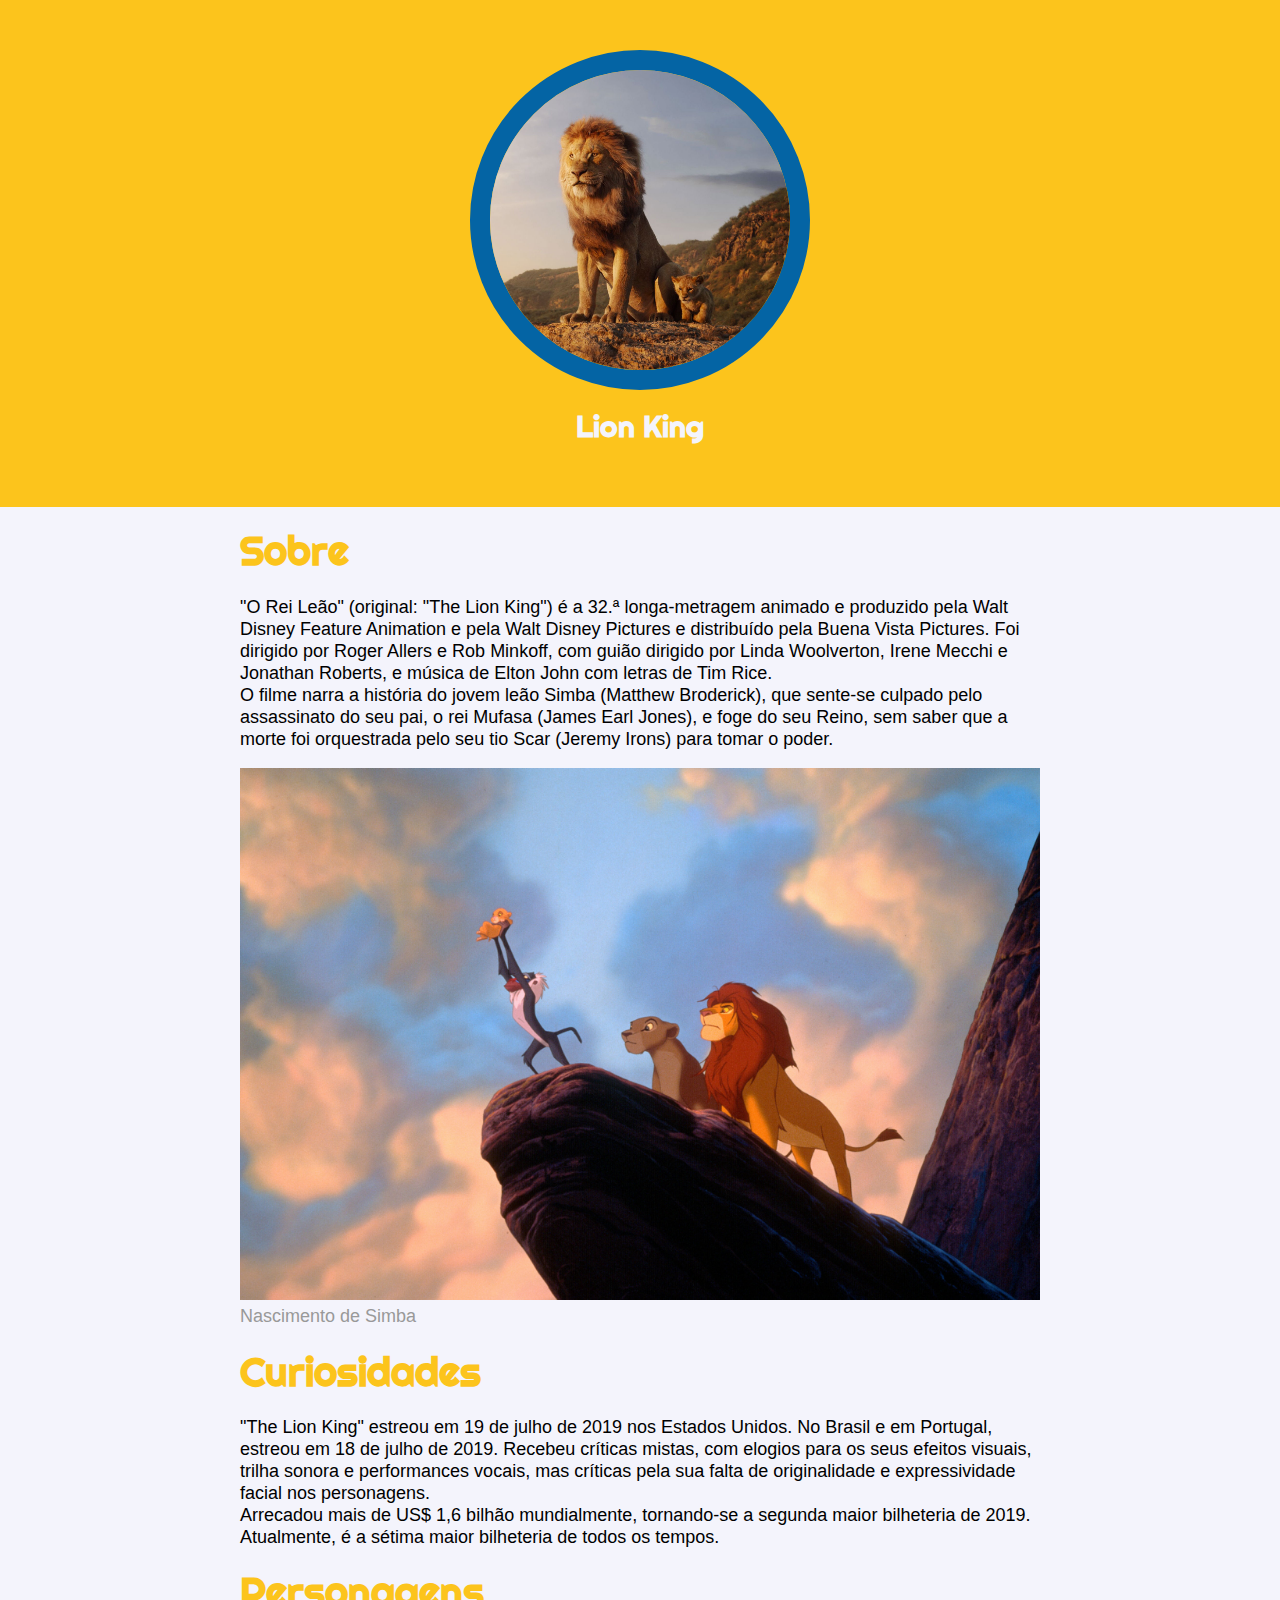
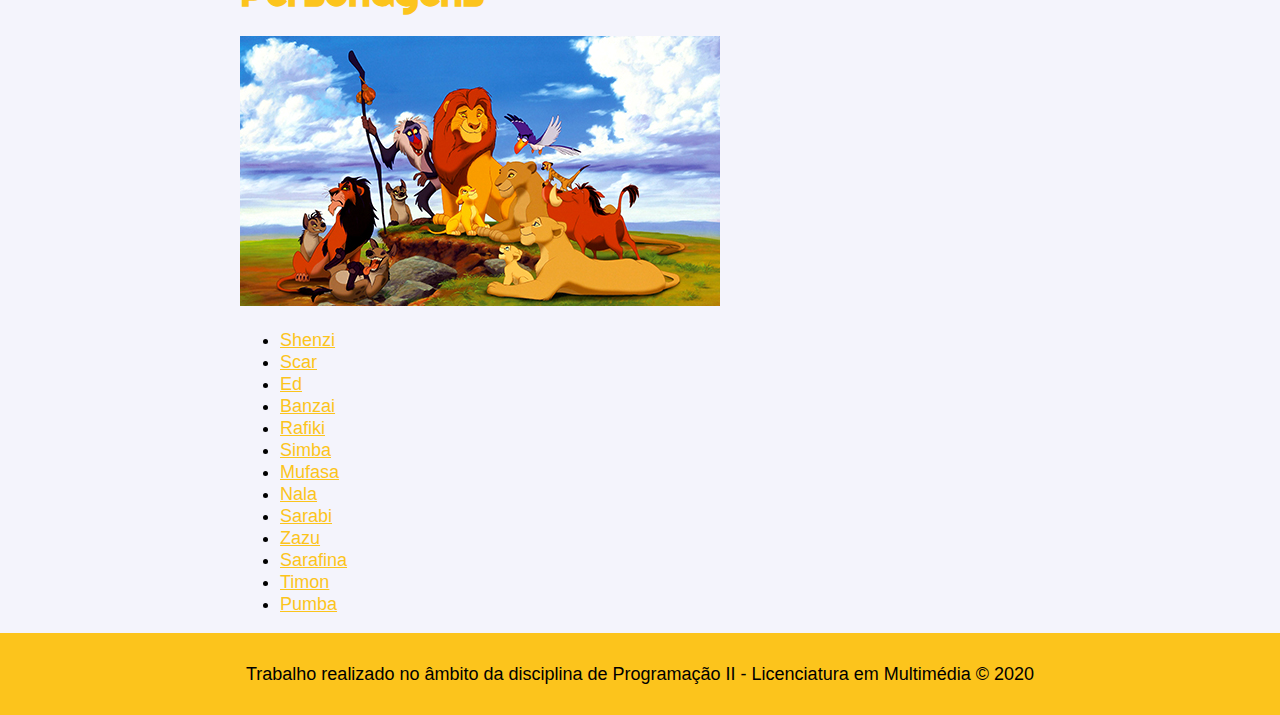
==== lionking.html @ 04c3e2ae "lionking" ====
<!DOCTYPE html>
<html>
    <head>
        <title>The Lion King</title>
        <link href="https://fonts.googleapis.com/css2?family=Righteous&display=swap" rel="stylesheet">
        <link rel="stylesheet" type="text/css" href="css/walle.css">
    </head>
    <body>
        <header>
            <img src="images/lionking.jpg">
            <h1>Lion King</h1>
        </header>
        <main>
            <h2>Sobre</h2>
            <p>"O Rei Leão" (original: "The Lion King") é a 32.ª longa-metragem animado e produzido pela Walt 
                Disney Feature Animation e pela Walt Disney Pictures e distribuído pela Buena Vista Pictures. 
                Foi dirigido por Roger Allers e Rob Minkoff, com guião dirigido por Linda Woolverton, 
                Irene Mecchi e Jonathan Roberts, e música de Elton John com letras de Tim Rice. 
                <br>
                O filme narra a história do jovem leão Simba (Matthew Broderick), que sente-se culpado pelo 
                assassinato do seu pai, o rei Mufasa (James Earl Jones), e foge do seu Reino, sem saber que a 
                morte foi orquestrada pelo seu tio Scar (Jeremy Irons) para tomar o poder.
            </p>
            <img src="images/simba_born.jpg">
            <p class="caption"> Nascimento de Simba
            </p>
            <h2>Curiosidades</h2>
            <p>
                "The Lion King" estreou em 19 de julho de 2019 nos Estados Unidos. No Brasil e em Portugal, 
                estreou em 18 de julho de 2019. Recebeu críticas mistas, com elogios para os seus efeitos 
                visuais, trilha sonora e performances vocais, mas críticas pela sua falta de originalidade e 
                expressividade facial nos personagens.
                <br>
                Arrecadou mais de US$ 1,6 bilhão mundialmente, tornando-se a segunda maior bilheteria de 2019.
                Atualmente, é a sétima maior bilheteria de todos os tempos.
            </p>
            <h2>Personagens</h2>
            <img src="images/elenco.jpg">
            <ul>
                <li><a href="https://lion-kinglion-guard.fandom.com/wiki/Shenzi" target="_blank">Shenzi</a></li>
                <li><a href="https://disney.fandom.com/wiki/Scar" target="_blank">Scar</a></li>
                <li><a href="https://lionking.fandom.com/wiki/Ed" target="_blank">Ed</a></li>
                <li><a href="https://lionking.fandom.com/wiki/Banzai" target="_blank">Banzai</a></li>
                <li><a href="https://disney.fandom.com/wiki/Rafiki" target="_blank">Rafiki</a></li>
                <li><a href="https://disney.fandom.com/wiki/Simba" target="_blank">Simba</a></li>
                <li><a href="https://disney.fandom.com/wiki/Mufasa" target="_blank">Mufasa</a></li>
                <li><a href="https://disney.fandom.com/wiki/Nala" target="_blank">Nala</a></li>
                <li><a href="https://disney.fandom.com/wiki/Sarabi" target="_blank">Sarabi</a></li>
                <li><a href="https://disney.fandom.com/wiki/Zazu" target="_blank">Zazu</a></li>
                <li><a href="https://disney.fandom.com/wiki/Sarafina" target="_blank">Sarafina</a></li>
                <li><a href="https://disney.fandom.com/wiki/Timon" target="_blank">Timon</a></li>
                <li><a href="https://lionking.fandom.com/wiki/Pumbaa" target="_blank">Pumba</a></li>

            </ul>
        </main>
    </body>
    <footer>
        <p>
            Trabalho realizado no âmbito da disciplina de Programação II - Licenciatura em Multimédia &copy; 2020
        </p>
    </footer>
</html>
---- css/walle.css ----
body {
    margin: 0;
    background-color: #f4f4fc;
    font-family: Arial, Helvetica, sans-serif;
    font-size: 18px;
    line-height: 22px;
}

header {
    background-color: #fcc41c;
    text-align: center;
    padding-top: 50px;
    padding-bottom: 50px;
}

header h1{
    color: #f4f4fc;
}

header img{
    border-radius: 170px;
    width: 300px;
    height: 300px;
    object-fit: cover;
    border: 20px solid #0464a4;
}

h1, h2 {
    font-family: 'Righteous', cursive;
    font-size: 30px;
}

main{
    max-width: 800px;
    margin: 0 auto;
    padding: 0px 20px;
}

main img{
    max-width: 100%;
}

h2{
    font-size: 40px;
    color: #fcc41c;
}

p {
    font-size: 18px;
}

a{
    color: #fcc41c;
}

a:hover {
    background-color: #0464a4;
    color: #f4f4fc;
}

footer{
    background-color: #fcc41c;
    text-align: center;
    padding: 30px;
}

footer p{
    margin: 0;
}

.caption{
    color: #999999;
    margin: 0;
}
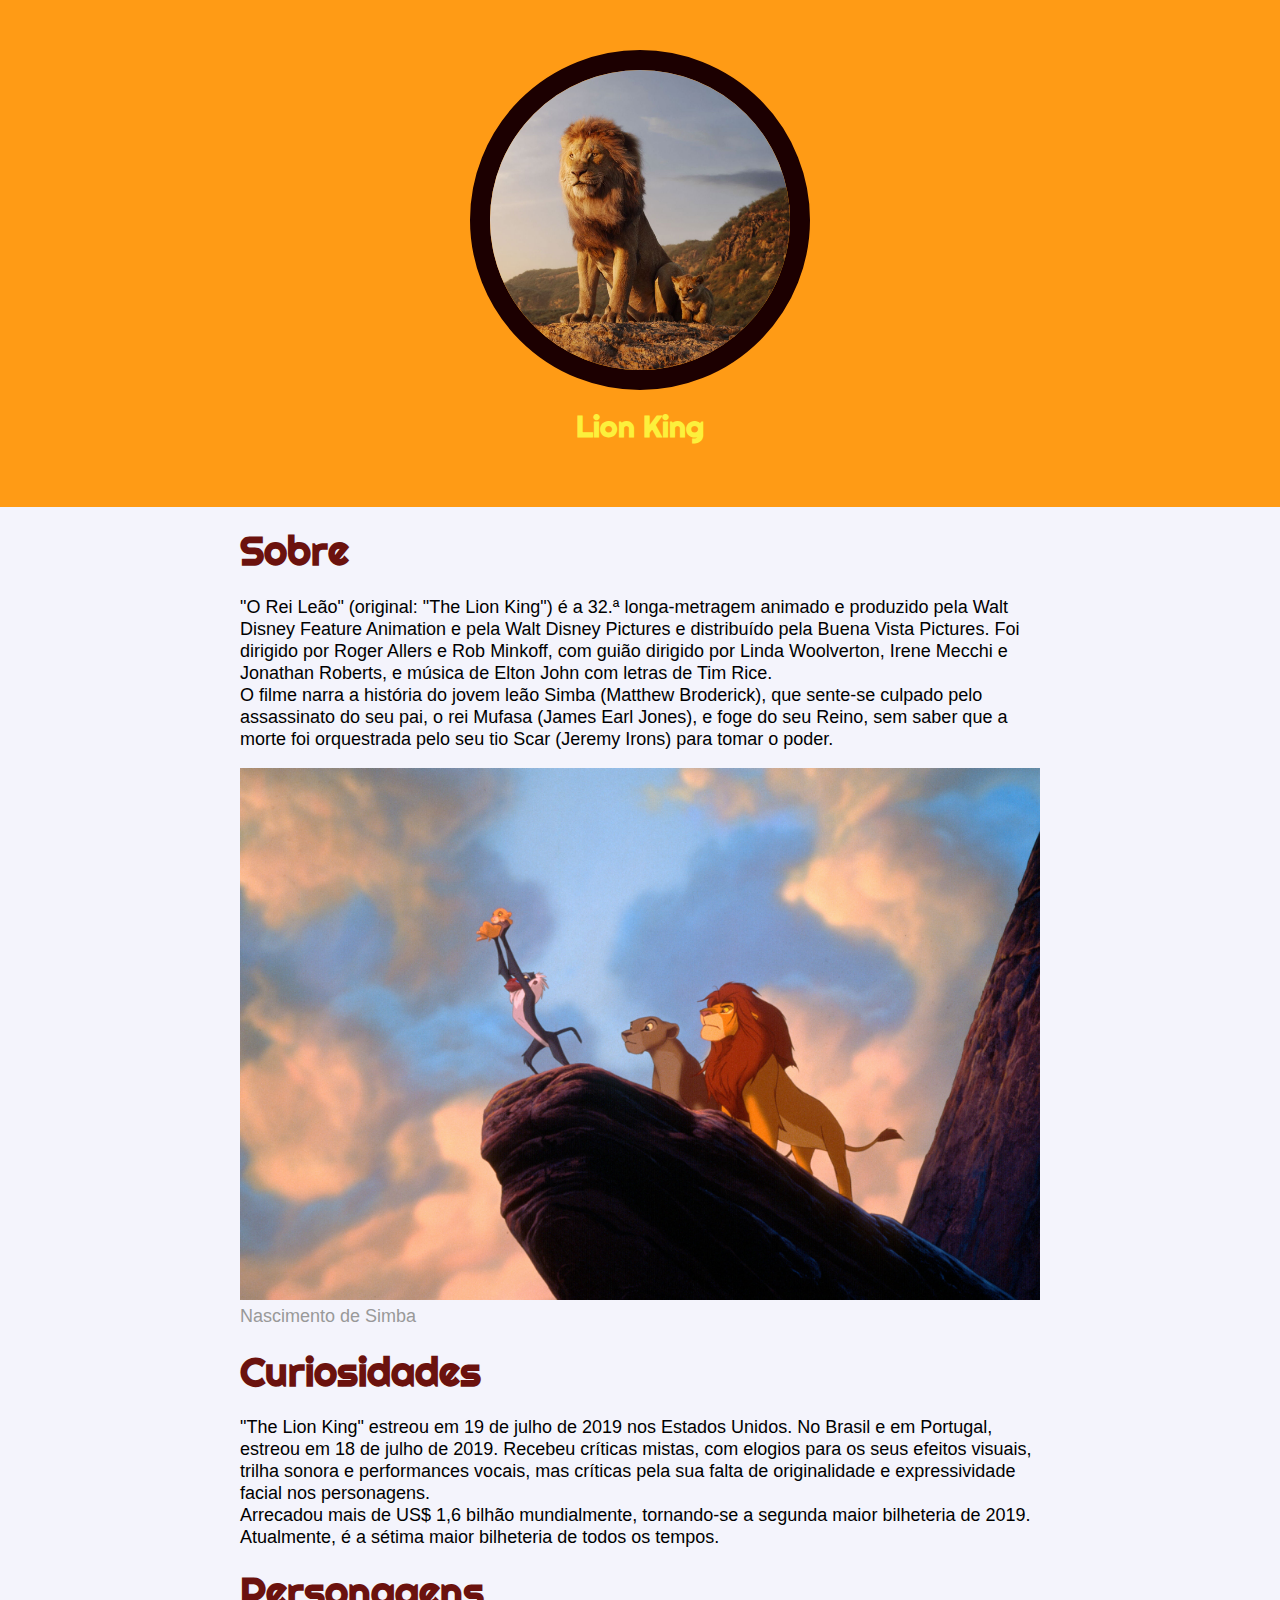
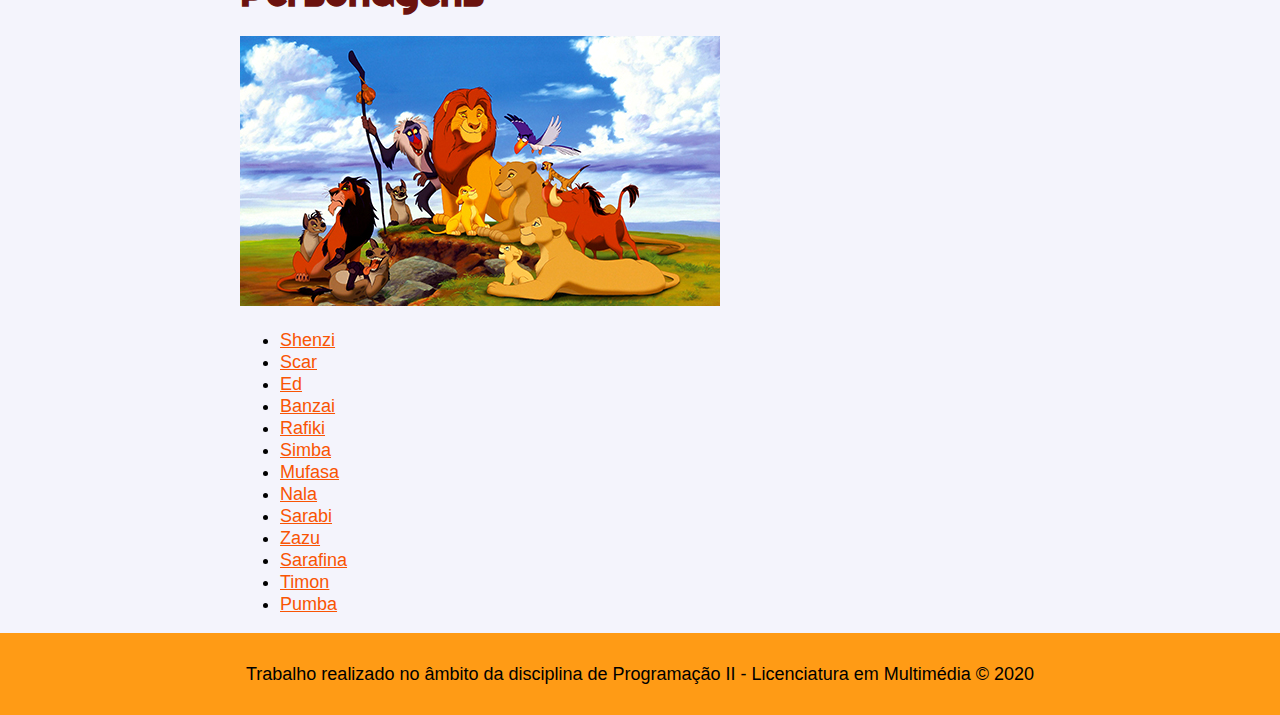
==== commit 7435c7c9: "lionking" ====
--- a/lionking.html
+++ b/lionking.html
@@ -3,7 +3,7 @@
     <head>
         <title>The Lion King</title>
         <link href="https://fonts.googleapis.com/css2?family=Righteous&display=swap" rel="stylesheet">
-        <link rel="stylesheet" type="text/css" href="css/walle.css">
+        <link rel="stylesheet" type="text/css" href="css/lionking.css">
     </head>
     <body>
         <header>
--- a/css/lionking.css
+++ b/css/lionking.css
@@ -0,0 +1,74 @@
+body {
+    margin: 0;
+    background-color: #f4f4fc;
+    font-family: Arial, Helvetica, sans-serif;
+    font-size: 18px;
+    line-height: 22px;
+}
+
+header {
+    background-color: #FF9B15;
+    text-align: center;
+    padding-top: 50px;
+    padding-bottom: 50px;
+}
+
+header h1{
+    color: #FCF03C;
+}
+
+header img{
+    border-radius: 170px;
+    width: 300px;
+    height: 300px;
+    object-fit: cover;
+    border: 20px solid #1C0001;
+}
+
+h1, h2 {
+    font-family: 'Righteous', cursive;
+    font-size: 30px;
+}
+
+main{
+    max-width: 800px;
+    margin: 0 auto;
+    padding: 0px 20px;
+}
+
+main img{
+    max-width: 100%;
+}
+
+h2{
+    font-size: 40px;
+    color: #6B120E;
+}
+
+p {
+    font-size: 18px;
+}
+
+a{
+    color: #F95404;
+}
+
+a:hover {
+    background-color: #1C0001;
+    color: #FCF03C;
+}
+
+footer{
+    background-color: #FF9B15;
+    text-align: center;
+    padding: 30px;
+}
+
+footer p{
+    margin: 0;
+}
+
+.caption{
+    color: #999999;
+    margin: 0;
+}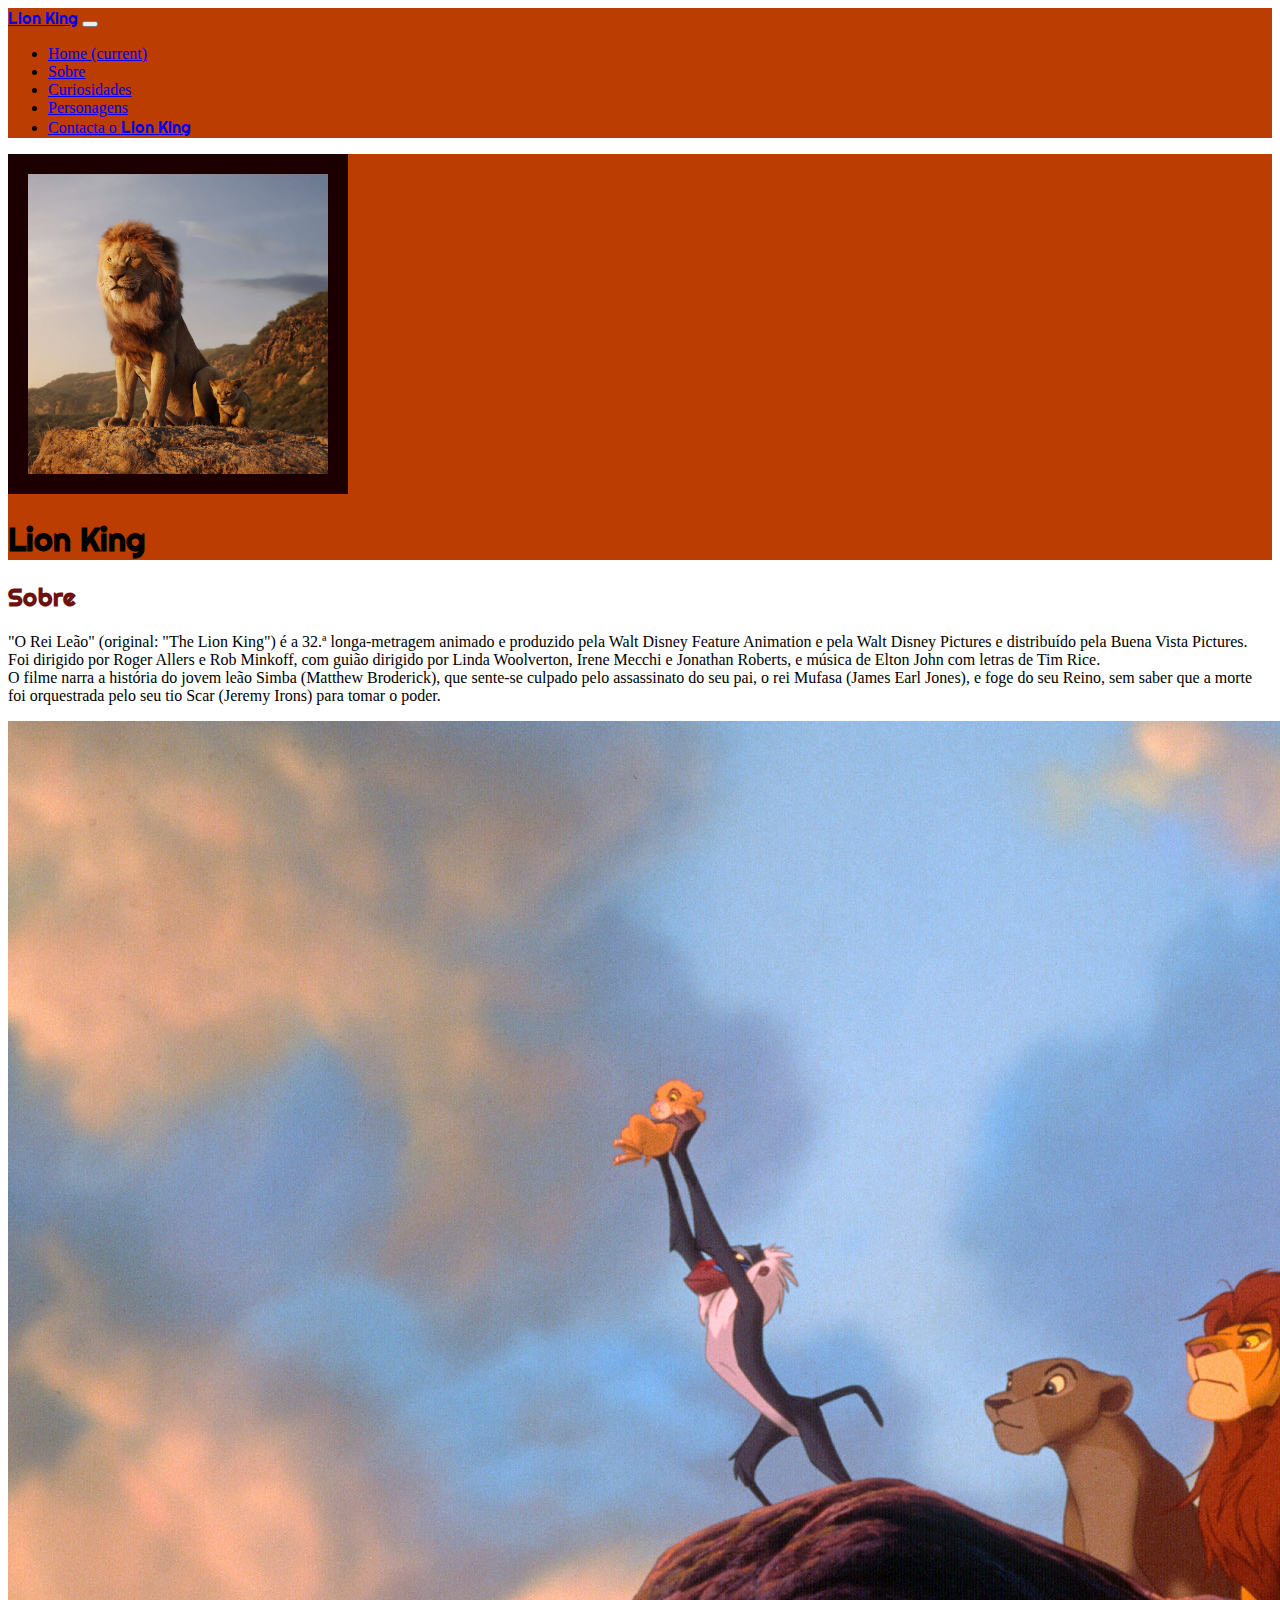
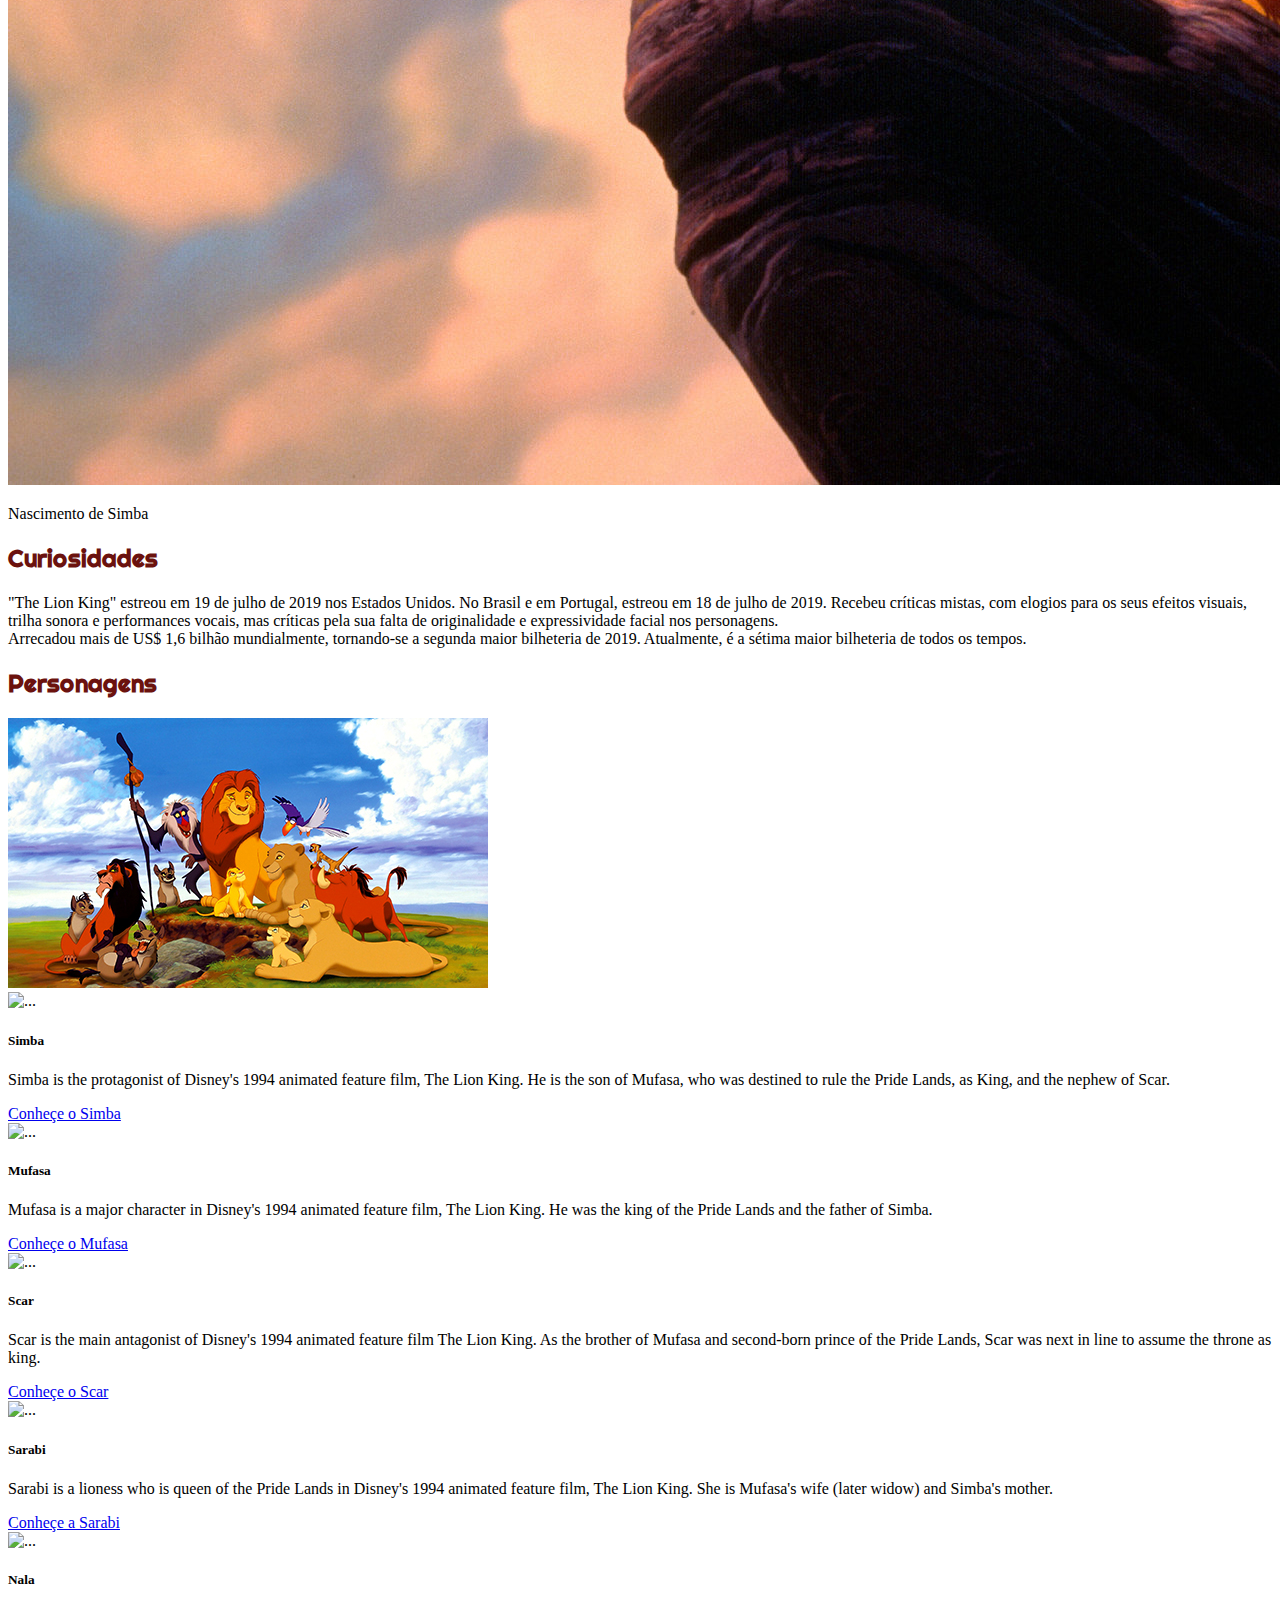
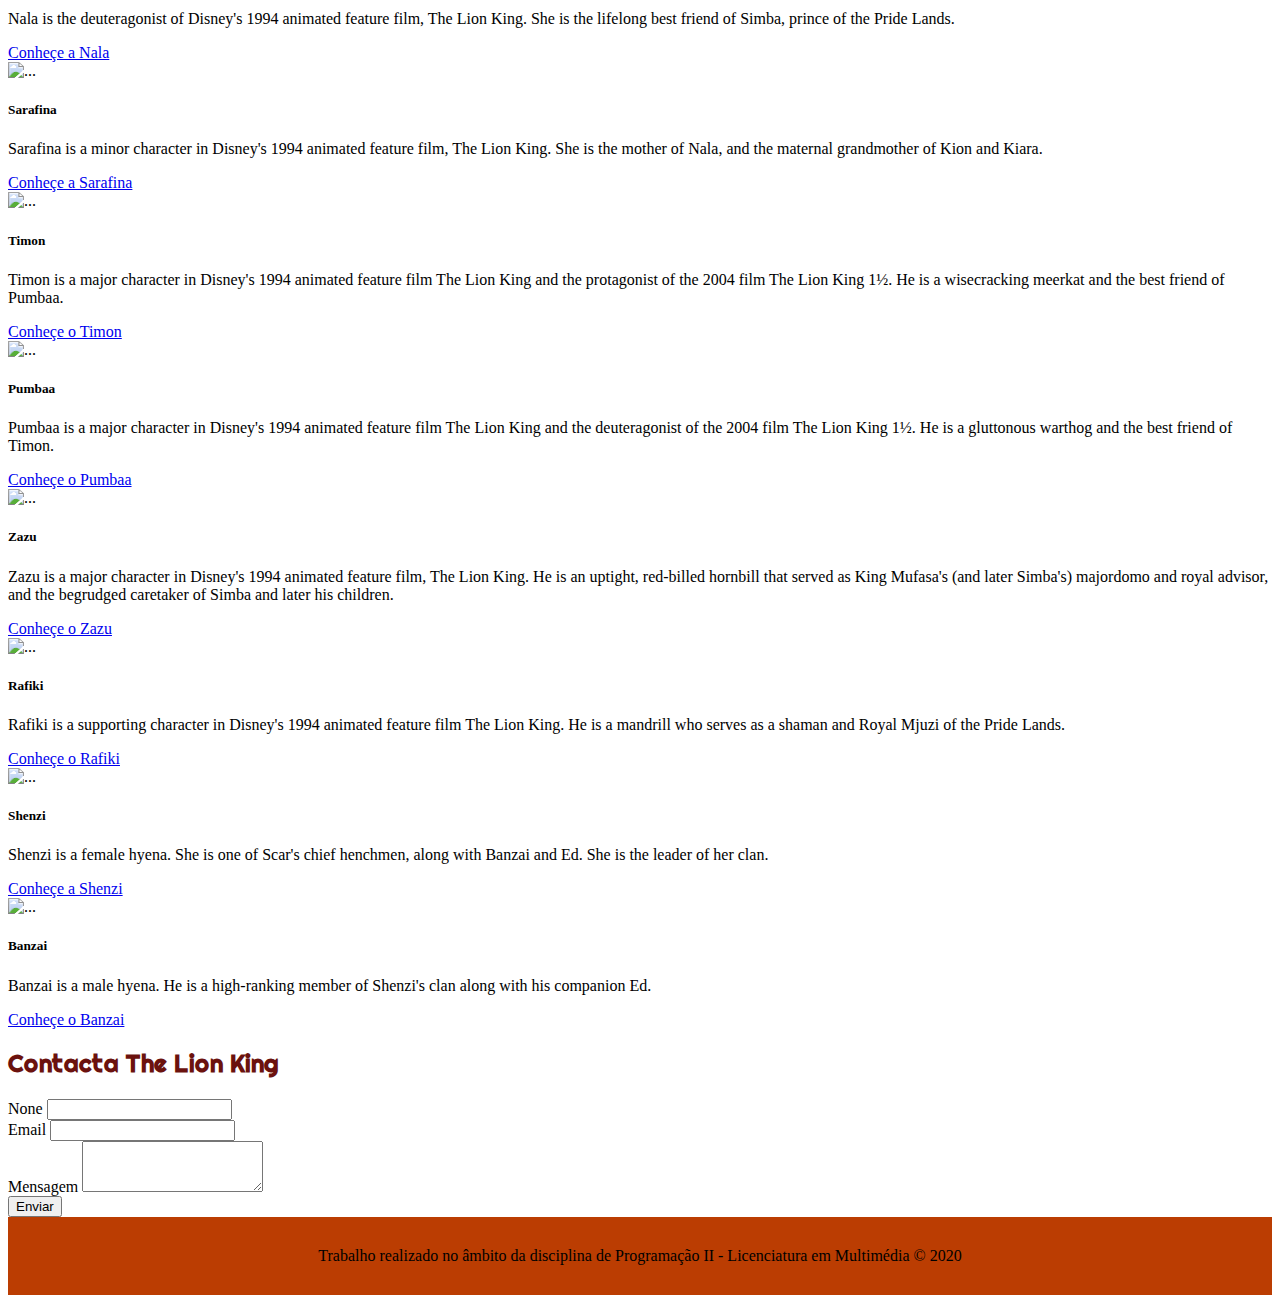
==== commit 541a4593: "bootstrap" ====
--- a/lionking.html
+++ b/lionking.html
@@ -1,62 +1,277 @@
 <!DOCTYPE html>
-<html>
-    <head>
-        <title>The Lion King</title>
-        <link href="https://fonts.googleapis.com/css2?family=Righteous&display=swap" rel="stylesheet">
-        <link rel="stylesheet" type="text/css" href="css/lionking.css">
-    </head>
-    <body>
-        <header>
-            <img src="images/lionking.jpg">
-            <h1>Lion King</h1>
-        </header>
-        <main>
-            <h2>Sobre</h2>
-            <p>"O Rei Leão" (original: "The Lion King") é a 32.ª longa-metragem animado e produzido pela Walt 
-                Disney Feature Animation e pela Walt Disney Pictures e distribuído pela Buena Vista Pictures. 
-                Foi dirigido por Roger Allers e Rob Minkoff, com guião dirigido por Linda Woolverton, 
-                Irene Mecchi e Jonathan Roberts, e música de Elton John com letras de Tim Rice. 
-                <br>
-                O filme narra a história do jovem leão Simba (Matthew Broderick), que sente-se culpado pelo 
-                assassinato do seu pai, o rei Mufasa (James Earl Jones), e foge do seu Reino, sem saber que a 
-                morte foi orquestrada pelo seu tio Scar (Jeremy Irons) para tomar o poder.
-            </p>
-            <img src="images/simba_born.jpg">
-            <p class="caption"> Nascimento de Simba
-            </p>
-            <h2>Curiosidades</h2>
-            <p>
-                "The Lion King" estreou em 19 de julho de 2019 nos Estados Unidos. No Brasil e em Portugal, 
-                estreou em 18 de julho de 2019. Recebeu críticas mistas, com elogios para os seus efeitos 
-                visuais, trilha sonora e performances vocais, mas críticas pela sua falta de originalidade e 
-                expressividade facial nos personagens.
-                <br>
-                Arrecadou mais de US$ 1,6 bilhão mundialmente, tornando-se a segunda maior bilheteria de 2019.
-                Atualmente, é a sétima maior bilheteria de todos os tempos.
-            </p>
-            <h2>Personagens</h2>
-            <img src="images/elenco.jpg">
-            <ul>
-                <li><a href="https://lion-kinglion-guard.fandom.com/wiki/Shenzi" target="_blank">Shenzi</a></li>
-                <li><a href="https://disney.fandom.com/wiki/Scar" target="_blank">Scar</a></li>
-                <li><a href="https://lionking.fandom.com/wiki/Ed" target="_blank">Ed</a></li>
-                <li><a href="https://lionking.fandom.com/wiki/Banzai" target="_blank">Banzai</a></li>
-                <li><a href="https://disney.fandom.com/wiki/Rafiki" target="_blank">Rafiki</a></li>
-                <li><a href="https://disney.fandom.com/wiki/Simba" target="_blank">Simba</a></li>
-                <li><a href="https://disney.fandom.com/wiki/Mufasa" target="_blank">Mufasa</a></li>
-                <li><a href="https://disney.fandom.com/wiki/Nala" target="_blank">Nala</a></li>
-                <li><a href="https://disney.fandom.com/wiki/Sarabi" target="_blank">Sarabi</a></li>
-                <li><a href="https://disney.fandom.com/wiki/Zazu" target="_blank">Zazu</a></li>
-                <li><a href="https://disney.fandom.com/wiki/Sarafina" target="_blank">Sarafina</a></li>
-                <li><a href="https://disney.fandom.com/wiki/Timon" target="_blank">Timon</a></li>
-                <li><a href="https://lionking.fandom.com/wiki/Pumbaa" target="_blank">Pumba</a></li>
-
+<html lang="en">
+
+<head>
+    <!-- Required meta tags -->
+    <meta charset="utf-8">
+    <meta name="viewport" content="width=device-width, initial-scale=1, shrink-to-fit=no">
+
+    <!-- Bootstrap CSS -->
+
+    <title>The Lion King</title>
+
+    <link href="https://fonts.googleapis.com/css2?family=Righteous&display=swap" rel="stylesheet">
+    <link rel="stylesheet" href="https://cdn.jsdelivr.net/npm/bootstrap@4.5.3/dist/css/bootstrap.min.css"
+        integrity="sha384-TX8t27EcRE3e/ihU7zmQxVncDAy5uIKz4rEkgIXeMed4M0jlfIDPvg6uqKI2xXr2" crossorigin="anonymous">
+
+    <link rel="stylesheet" href="css/lionking.css">
+</head>
+
+<body>
+    <nav class="navbar fixed-top navbar-expand-lg navbar-light bg-primary">
+        <a class="navbar-brand" href="#">Lion King</a>
+        <button class="navbar-toggler" type="button" data-toggle="collapse" data-target="#navbarSupportedContent"
+            aria-controls="navbarSupportedContent" aria-expanded="false" aria-label="Toggle navigation">
+            <span class="navbar-toggler-icon"></span>
+        </button>
+
+        <div class="collapse navbar-collapse" id="navbarSupportedContent">
+            <ul class="navbar-nav mr-auto">
+                <li class="nav-item active">
+                    <a class="nav-link" href="#">Home <span class="sr-only">(current)</span></a>
+                </li>
+                <li class="nav-item">
+                    <a class="nav-link" href="#sobre">Sobre</a>
+                </li>
+                <li class="nav-item">
+                    <a class="nav-link" href="#curiosidades">Curiosidades</a>
+                </li>
+                <li class="nav-item">
+                    <a class="nav-link" href="#personagens">Personagens</a>
+                </li>
+                <li class="nav-item">
+                    <a class="nav-link" href="#contacta">Contacta o <span class="cute-font">Lion King</span></a>
+                </li>
             </ul>
-        </main>
-    </body>
+        </div>
+    </nav>
+    <header class="jumbotron text-center bg-primary mt-5">
+        <img class="rounded-circle" src="images/lionking.jpg">
+        <h1 class="display-4 text-white">Lion King</h1>
+    </header>
+    <main class="container">
+        <h2 id="sobre">Sobre</h2>
+        <p>"O Rei Leão" (original: "The Lion King") é a 32.ª longa-metragem animado e produzido pela Walt
+            Disney Feature Animation e pela Walt Disney Pictures e distribuído pela Buena Vista Pictures.
+            Foi dirigido por Roger Allers e Rob Minkoff, com guião dirigido por Linda Woolverton,
+            Irene Mecchi e Jonathan Roberts, e música de Elton John com letras de Tim Rice.
+            <br>
+            O filme narra a história do jovem leão Simba (Matthew Broderick), que sente-se culpado pelo
+            assassinato do seu pai, o rei Mufasa (James Earl Jones), e foge do seu Reino, sem saber que a
+            morte foi orquestrada pelo seu tio Scar (Jeremy Irons) para tomar o poder.
+        </p>
+        <img class="img-fluid" src="images/simba_born.jpg">
+        <p class="caption"> Nascimento de Simba
+        </p>
+        <h2 id="curiosidades">Curiosidades</h2>
+        <p>
+            "The Lion King" estreou em 19 de julho de 2019 nos Estados Unidos. No Brasil e em Portugal,
+            estreou em 18 de julho de 2019. Recebeu críticas mistas, com elogios para os seus efeitos
+            visuais, trilha sonora e performances vocais, mas críticas pela sua falta de originalidade e
+            expressividade facial nos personagens.
+            <br>
+            Arrecadou mais de US$ 1,6 bilhão mundialmente, tornando-se a segunda maior bilheteria de 2019.
+            Atualmente, é a sétima maior bilheteria de todos os tempos.
+        </p>
+        <h2 id="personagens" class="mt-2 mb-2">Personagens</h2>
+        <img class="mt-2 mb-2" src="images/elenco.jpg">
+        <div class="row mx-auto">
+            <!--Coluna 1-->
+            <div class="col-lg-4">
+                <div class="card">
+                    <img src="https://lh3.googleusercontent.com/proxy/9ESrJyv8I4U3FlNSRj_4w1PJi0w9Cg1ZlXkNM2Kk79XzkGDAwOA0Ou03fK3exxo1kcei47YsrrycTRqtbXyHnsWbBzIfP_niHUa66MFs2p4"
+                        class="card-img-top" alt="...">
+                    <div class="card-body">
+                        <h5 class="card-title">Simba</h5>
+                        <p class="card-text">Simba is the protagonist of Disney's 1994 animated feature film, The Lion
+                            King. He is the son of Mufasa, who was destined to rule the Pride Lands, as King, and the
+                            nephew of Scar.</p>
+                        <a href="https://disney.fandom.com/wiki/Simba" class="btn btn-primary">Conheçe o Simba</a>
+                    </div>
+                </div>
+            </div>
+            <!--Coluna 2-->
+            <div class="col-lg-4">
+                <div class="card">
+                    <img src="https://images-wixmp-ed30a86b8c4ca887773594c2.wixmp.com/f/77a638c2-9d34-4f8d-9aef-edb8d196b304/d6fps3k-96d9785f-dc22-4944-9b64-fe8238e198ba.png?token=eyJ0eXAiOiJKV1QiLCJhbGciOiJIUzI1NiJ9.[base64].2yhT81NbCjxL_WK9H5Xbf-O2fx7AxDh25QoZEecasbM"
+                        class="card-img-top" alt="...">
+                    <div class="card-body">
+                        <h5 class="card-title">Mufasa</h5>
+                        <p class="card-text">Mufasa is a major character in Disney's 1994 animated feature film, The
+                            Lion King. He was the king of the Pride Lands and the father of Simba.</p>
+                        <a href="https://disney.fandom.com/wiki/Mufasa" class="btn btn-primary">Conheçe o Mufasa</a>
+                    </div>
+                </div>
+            </div>
+            <!--Coluna 3-->
+            <div class="col-lg-4">
+                <div class="card">
+                    <img src="https://www.kindpng.com/picc/m/117-1176253_transparent-lion-king-png-scar-lion-king-png.png"
+                        class="card-img-top" alt="...">
+                    <div class="card-body">
+                        <h5 class="card-title">Scar</h5>
+                        <p class="card-text">Scar is the main antagonist of Disney's 1994 animated feature film The Lion
+                            King. As the brother of Mufasa and second-born prince of the Pride Lands, Scar was next in
+                            line to assume the throne as king.</p>
+                        <a href="https://disney.fandom.com/wiki/Scar" class="btn btn-primary">Conheçe o Scar</a>
+                    </div>
+                </div>
+            </div>
+            <!--Coluna 4-->
+            <div class="col-lg-4">
+                <div class="card">
+                    <img src="https://i.pinimg.com/originals/02/d9/1c/02d91ccfb06f6869f0570d23997e959e.png"
+                        class="card-img-top" alt="...">
+                    <div class="card-body">
+                        <h5 class="card-title">Sarabi</h5>
+                        <p class="card-text">Sarabi is a lioness who is queen of the Pride Lands in Disney's 1994
+                            animated feature film, The Lion King. She is Mufasa's wife (later widow) and Simba's mother.
+                        </p>
+                        <a href="https://disney.fandom.com/wiki/Sarabi" class="btn btn-primary">Conheçe a Sarabi</a>
+                    </div>
+                </div>
+            </div>
+            <!--Coluna 5-->
+            <div class="col-lg-4">
+                <div class="card">
+                    <img src="https://www.freepngimg.com/thumb/disney/50688-2-nala-image-download-hq-png.png"
+                        class="card-img-top" alt="...">
+                    <div class="card-body">
+                        <h5 class="card-title">Nala</h5>
+                        <p class="card-text">Nala is the deuteragonist of Disney's 1994 animated feature film, The Lion
+                            King. She is the lifelong best friend of Simba, prince of the Pride Lands.</p>
+                        <a href="https://disney.fandom.com/wiki/Nala" class="btn btn-primary">Conheçe a Nala</a>
+                    </div>
+                </div>
+            </div>
+            <!--Coluna 6-->
+            <div class="col-lg-4">
+                <div class="card">
+                    <img src="https://static.wikia.nocookie.net/disney/images/3/3a/Blueraysarafina.png/revision/latest?cb=20140914135925"
+                        class="card-img-top" alt="...">
+                    <div class="card-body">
+                        <h5 class="card-title">Sarafina</h5>
+                        <p class="card-text">Sarafina is a minor character in Disney's 1994 animated feature film, The
+                            Lion King. She is the mother of Nala, and the maternal grandmother of Kion and Kiara.</p>
+                        <a href="https://disney.fandom.com/wiki/Sarafina" class="btn btn-primary">Conheçe a Sarafina</a>
+                    </div>
+                </div>
+            </div>
+            <!--Coluna 7-->
+            <div class="col-lg-4">
+                <div class="card">
+                    <img src="https://pngimg.com/uploads/lion_king/lion_king_PNG17.png" class="card-img-top" alt="...">
+                    <div class="card-body">
+                        <h5 class="card-title">Timon</h5>
+                        <p class="card-text">Timon is a major character in Disney's 1994 animated feature film The Lion
+                            King and the protagonist of the 2004 film The Lion King 1½. He is a wisecracking meerkat and
+                            the best friend of Pumbaa.</p>
+                        <a href="https://disney.fandom.com/wiki/Timon" class="btn btn-primary">Conheçe o Timon</a>
+                    </div>
+                </div>
+            </div>
+            <!--Coluna 8-->
+            <div class="col-lg-4">
+                <div class="card">
+                    <img src="https://pngimg.com/uploads/lion_king/lion_king_PNG49.png" class="card-img-top" alt="...">
+                    <div class="card-body">
+                        <h5 class="card-title">Pumbaa</h5>
+                        <p class="card-text">Pumbaa is a major character in Disney's 1994 animated feature film The Lion
+                            King and the deuteragonist of the 2004 film The Lion King 1½. He is a gluttonous warthog and
+                            the best friend of Timon.</p>
+                        <a href="https://lionking.fandom.com/wiki/Pumbaa" class="btn btn-primary">Conheçe o Pumbaa</a>
+                    </div>
+                </div>
+            </div>
+            <!--Coluna 9-->
+            <div class="col-lg-4">
+                <div class="card">
+                    <img src="https://lh3.googleusercontent.com/proxy/dd30umdGLpwFkp8dhbwWPzb6zp8ZuF4ceakdG4zfBEprFbPgF76RHxTFfBZZwQyHd-MszpX832EJNHYqn9DJ91lZG0EF1ZmzTJYiZ3crPKkBeKebv9fMO8gSMnB0"
+                        class="card-img-top" alt="...">
+                    <div class="card-body">
+                        <h5 class="card-title">Zazu</h5>
+                        <p class="card-text">Zazu is a major character in Disney's 1994 animated feature film, The Lion
+                            King. He is an uptight, red-billed hornbill that served as King Mufasa's (and later Simba's)
+                            majordomo and royal advisor, and the begrudged caretaker of Simba and later his children.
+                        </p>
+                        <a href="https://disney.fandom.com/wiki/Zazu" class="btn btn-primary">Conheçe o Zazu</a>
+                    </div>
+                </div>
+            </div>
+            <!--Coluna 10-->
+            <div class="col-lg-4">
+                <div class="card">
+                    <img src="https://static.wikia.nocookie.net/p__/images/8/89/RafikiTsP.png/revision/latest?cb=20200713215822&path-prefix=protagonist"
+                        class="card-img-top" alt="...">
+                    <div class="card-body">
+                        <h5 class="card-title">Rafiki</h5>
+                        <p class="card-text">Rafiki is a supporting character in Disney's 1994 animated feature film The
+                            Lion King. He is a mandrill who serves as a shaman and Royal Mjuzi of the Pride Lands.
+                        </p>
+                        <a href="https://disney.fandom.com/wiki/Rafiki" class="btn btn-primary">Conheçe o Rafiki</a>
+                    </div>
+                </div>
+            </div>
+            <!--Coluna 11-->
+            <div class="col-lg-4">
+                <div class="card">
+                    <img src="https://static.wikia.nocookie.net/disneymagicalkingdoms/images/0/0a/Cp-shenzi.png/revision/latest?cb=20200727232349"
+                        class="card-img-top" alt="...">
+                    <div class="card-body">
+                        <h5 class="card-title">Shenzi</h5>
+                        <p class="card-text">Shenzi is a female hyena. She is one of Scar's chief henchmen, along with
+                            Banzai and Ed. She is the leader of her clan.
+                        </p>
+                        <a href="https://lion-kinglion-guard.fandom.com/wiki/Shenzi" class="btn btn-primary">Conheçe a
+                            Shenzi</a>
+                    </div>
+                </div>
+            </div>
+            <!--Coluna 12-->
+            <div class="col-lg-4">
+                <div class="card">
+                    <img src="https://static.wikia.nocookie.net/disneymagicalkingdoms/images/f/f3/Cp-banzai.png/revision/latest?cb=20200724003049"
+                        class="card-img-top" alt="...">
+                    <div class="card-body">
+                        <h5 class="card-title">Banzai</h5>
+                        <p class="card-text">Banzai is a male hyena. He is a high-ranking member of Shenzi's clan along
+                            with his companion Ed.
+                        </p>
+                        <a href="https://lionking.fandom.com/wiki/Banzai" class="btn btn-primary">Conheçe o Banzai</a>
+                    </div>
+                </div>
+            </div>
+        </div>
+        <h2 id="contacta" class="mt-3">Contacta The Lion King</h2>
+        <form class="border p-3 mb-2">
+            <div class="form-group">
+                <label for="exampleInputEmail1">None</label>
+                <input type="text" class="form-control" id="exampleInputEmail1" aria-describedby="emailHelp">
+            </div>
+            <div class="form-group">
+                <label for="exampleInputEmail1">Email</label>
+                <input type="email" class="form-control" id="exampleInputEmail1" aria-describedby="emailHelp">
+            </div>
+            <div class="form-group">
+                <label for="exampleFormControlTextarea1">Mensagem</label>
+                <textarea class="form-control" id="exampleFormControlTextarea1" rows="3"></textarea>
+            </div>
+            <button type="submit" class="btn btn-primary">Enviar</button>
+        </form>
+    </main>
     <footer>
         <p>
             Trabalho realizado no âmbito da disciplina de Programação II - Licenciatura em Multimédia &copy; 2020
         </p>
     </footer>
+
+    <script src="https://code.jquery.com/jquery-3.5.1.slim.min.js"
+        integrity="sha384-DfXdz2htPH0lsSSs5nCTpuj/zy4C+OGpamoFVy38MVBnE+IbbVYUew+OrCXaRkfj"
+        crossorigin="anonymous"></script>
+    <script src="https://cdn.jsdelivr.net/npm/bootstrap@4.5.3/dist/js/bootstrap.bundle.min.js"
+        integrity="sha384-ho+j7jyWK8fNQe+A12Hb8AhRq26LrZ/JpcUGGOn+Y7RsweNrtN/tE3MoK7ZeZDyx"
+        crossorigin="anonymous"></script>
+</body>
+
+
 </html>--- a/css/lionking.css
+++ b/css/lionking.css
@@ -1,74 +1,29 @@
-body {
-    margin: 0;
-    background-color: #f4f4fc;
-    font-family: Arial, Helvetica, sans-serif;
-    font-size: 18px;
-    line-height: 22px;
-}
-
-header {
-    background-color: #FF9B15;
-    text-align: center;
-    padding-top: 50px;
-    padding-bottom: 50px;
-}
-
-header h1{
-    color: #FCF03C;
-}
-
-header img{
-    border-radius: 170px;
+header img {
     width: 300px;
     height: 300px;
     object-fit: cover;
-    border: 20px solid #1C0001;
+    border: 20px solid #1C0001 
 }
 
-h1, h2 {
-    font-family: 'Righteous', cursive;
-    font-size: 30px;
+.bg-primary {
+    background-color: #BB3D02 !important;
 }
 
-main{
-    max-width: 800px;
-    margin: 0 auto;
-    padding: 0px 20px;
+h1, h2, .navbar-brand, .cute-font {
+    font-family: 'Righteous', cursive;
 }
 
-main img{
-    max-width: 100%;
-}
-
-h2{
-    font-size: 40px;
+h2 {
     color: #6B120E;
 }
 
-p {
-    font-size: 18px;
-}
-
-a{
-    color: #F95404;
-}
-
-a:hover {
-    background-color: #1C0001;
-    color: #FCF03C;
-}
-
-footer{
-    background-color: #FF9B15;
+footer {
+    background-color: #BB3D02;
     text-align: center;
     padding: 30px;
 }
 
-footer p{
+footer p {
     margin: 0;
 }
 
-.caption{
-    color: #999999;
-    margin: 0;
-}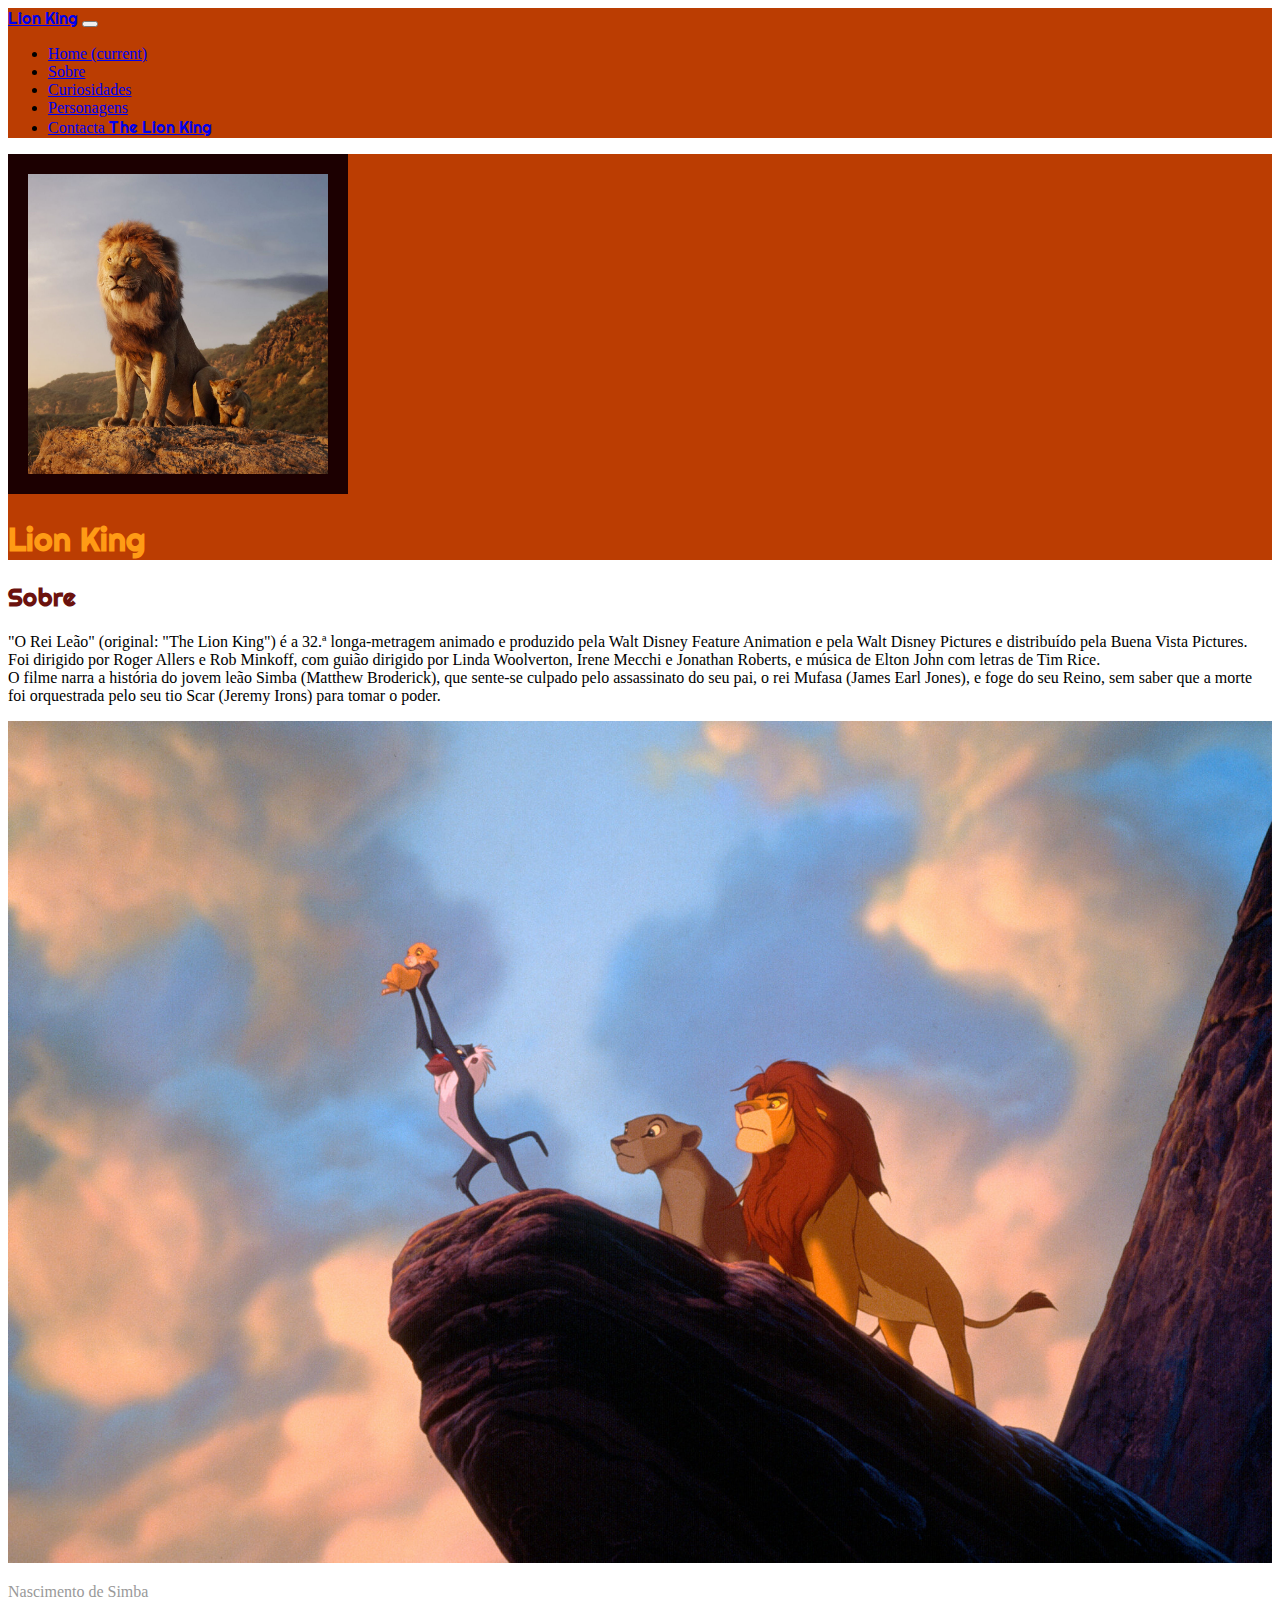
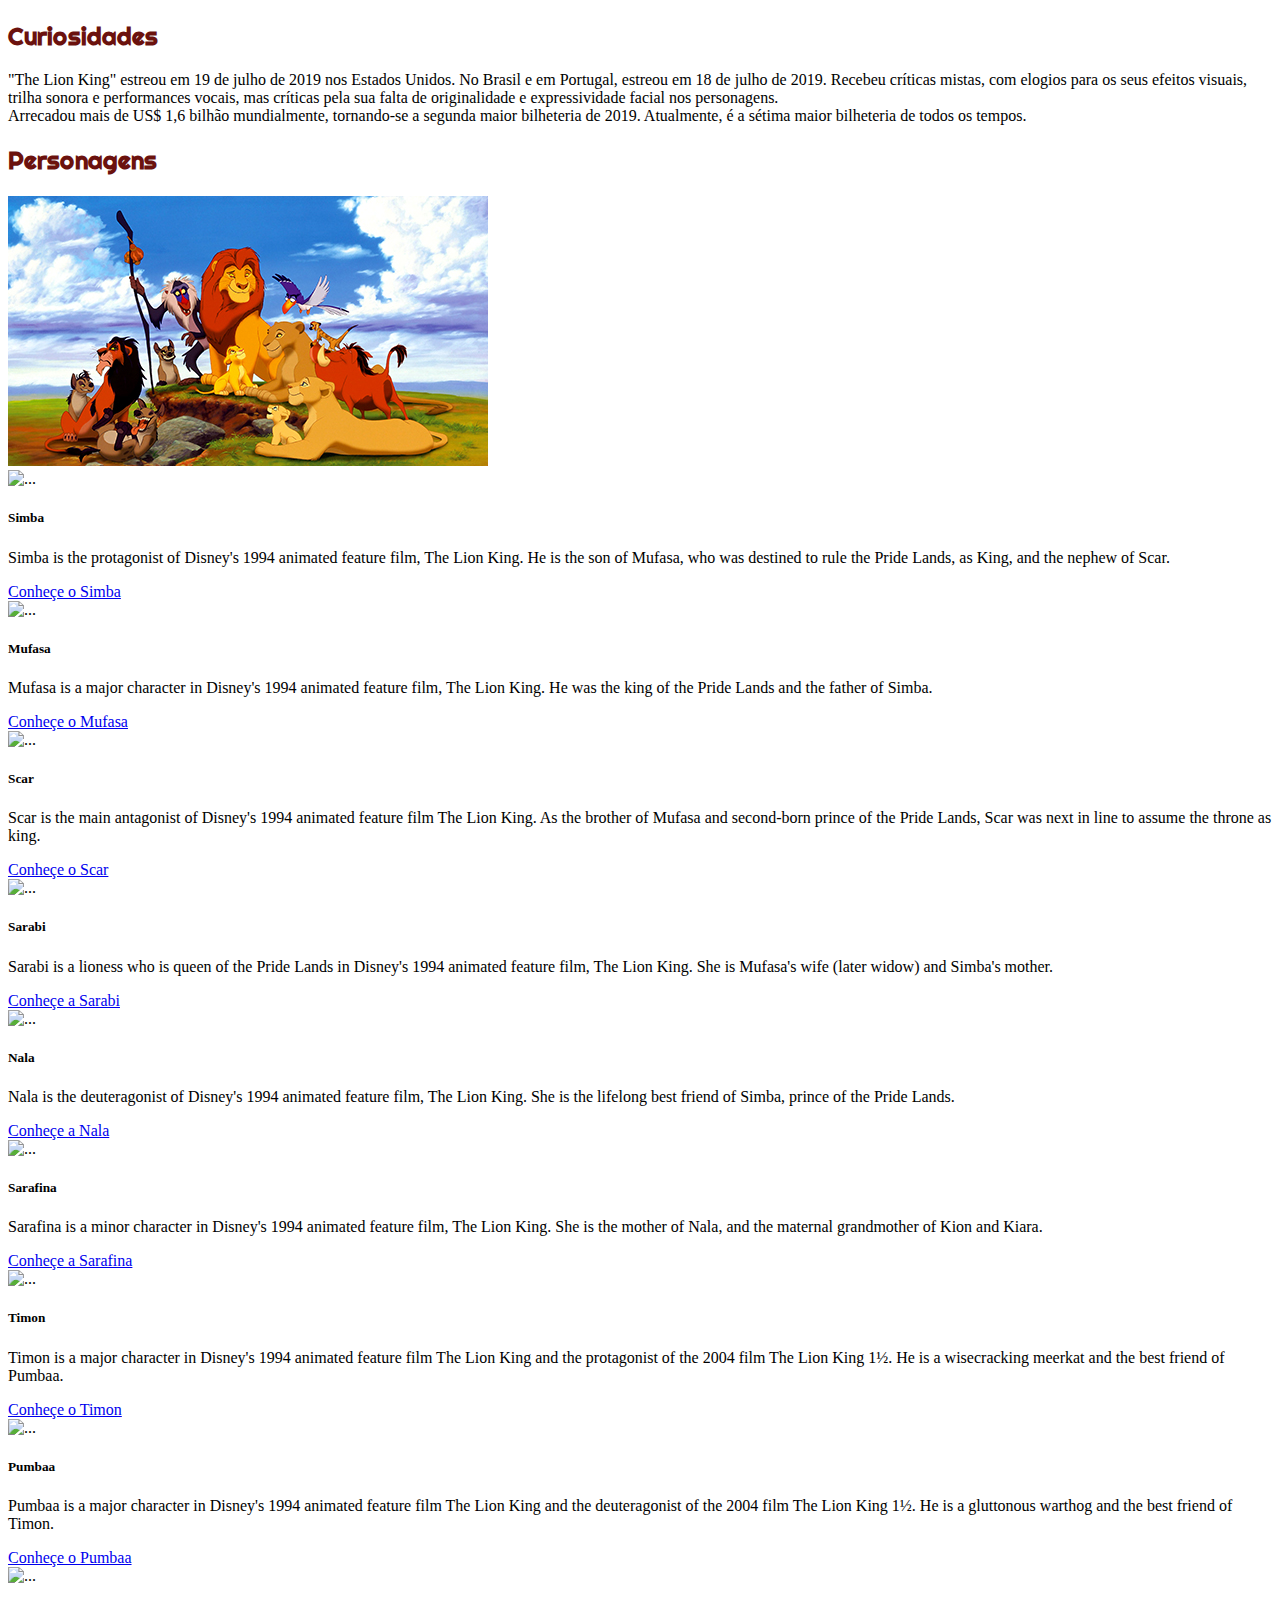
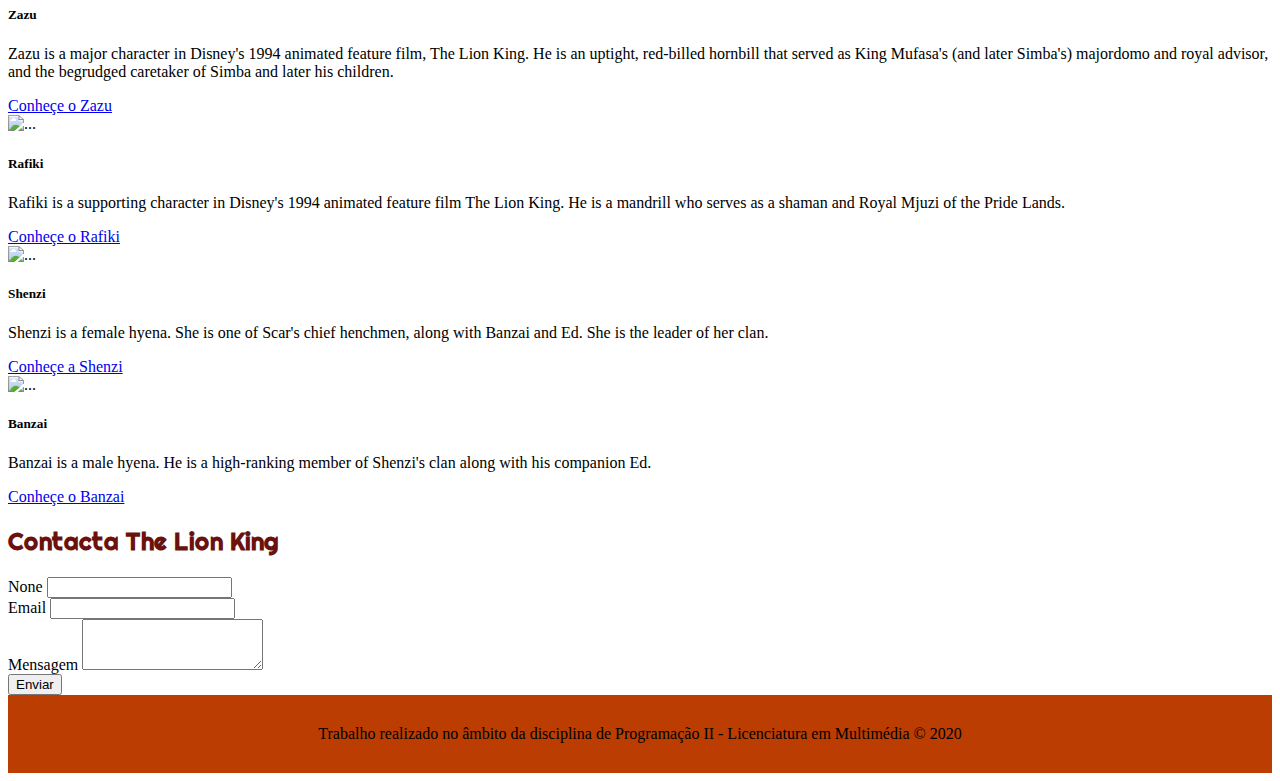
==== commit 05e5d259: "navbar" ====
--- a/lionking.html
+++ b/lionking.html
@@ -40,17 +40,18 @@
                     <a class="nav-link" href="#personagens">Personagens</a>
                 </li>
                 <li class="nav-item">
-                    <a class="nav-link" href="#contacta">Contacta o <span class="cute-font">Lion King</span></a>
+                    <a class="nav-link" href="#contacta">Contacta <span class="cute-font">The Lion King</span></a>
                 </li>
             </ul>
         </div>
     </nav>
     <header class="jumbotron text-center bg-primary mt-5">
         <img class="rounded-circle" src="images/lionking.jpg">
-        <h1 class="display-4 text-white">Lion King</h1>
+        <h1 class="display-4">Lion King</h1>
+        <div id="sobre"></div>
     </header>
     <main class="container">
-        <h2 id="sobre">Sobre</h2>
+        <h2 class="mt-2 mb-2 text-center">Sobre</h2>
         <p>"O Rei Leão" (original: "The Lion King") é a 32.ª longa-metragem animado e produzido pela Walt
             Disney Feature Animation e pela Walt Disney Pictures e distribuído pela Buena Vista Pictures.
             Foi dirigido por Roger Allers e Rob Minkoff, com guião dirigido por Linda Woolverton,
@@ -60,10 +61,10 @@
             assassinato do seu pai, o rei Mufasa (James Earl Jones), e foge do seu Reino, sem saber que a
             morte foi orquestrada pelo seu tio Scar (Jeremy Irons) para tomar o poder.
         </p>
-        <img class="img-fluid" src="images/simba_born.jpg">
-        <p class="caption"> Nascimento de Simba
-        </p>
-        <h2 id="curiosidades">Curiosidades</h2>
+        <img src="images/simba_born.jpg" class="img-fluid img-thumbnail" alt="Responsive image">
+        <p id="curiosidades" class="caption"> Nascimento de Simba
+        </p>
+        <h2  class="mt-2 mb-2 text-center">Curiosidades</h2>
         <p>
             "The Lion King" estreou em 19 de julho de 2019 nos Estados Unidos. No Brasil e em Portugal,
             estreou em 18 de julho de 2019. Recebeu críticas mistas, com elogios para os seus efeitos
@@ -73,8 +74,9 @@
             Arrecadou mais de US$ 1,6 bilhão mundialmente, tornando-se a segunda maior bilheteria de 2019.
             Atualmente, é a sétima maior bilheteria de todos os tempos.
         </p>
-        <h2 id="personagens" class="mt-2 mb-2">Personagens</h2>
-        <img class="mt-2 mb-2" src="images/elenco.jpg">
+        <h2 id="personagens" class="mt-2 mb-2 text-center">Personagens</h2>
+        <img src="images/elenco.jpg" class="mt-2 mb-2 rounded mx-auto d-block img-thumbnail img-fluid"
+            alt="Responsive image">
         <div class="row mx-auto">
             <!--Coluna 1-->
             <div class="col-lg-4">
@@ -242,8 +244,8 @@
                 </div>
             </div>
         </div>
-        <h2 id="contacta" class="mt-3">Contacta The Lion King</h2>
-        <form class="border p-3 mb-2">
+        <h2 id="contacta" class="mt-2 mb-2 text-center">Contacta The Lion King</h2>
+        <form class=" border p-3 mb-2">
             <div class="form-group">
                 <label for="exampleInputEmail1">None</label>
                 <input type="text" class="form-control" id="exampleInputEmail1" aria-describedby="emailHelp">
--- a/css/lionking.css
+++ b/css/lionking.css
@@ -7,6 +7,19 @@
 
 .bg-primary {
     background-color: #BB3D02 !important;
+}
+
+.img-fluid {
+    max-width: 100%;
+    height: auto;
+}
+
+.caption {
+    color: #999999;
+}
+
+h1 {
+    color: #FF9B15;
 }
 
 h1, h2, .navbar-brand, .cute-font {
